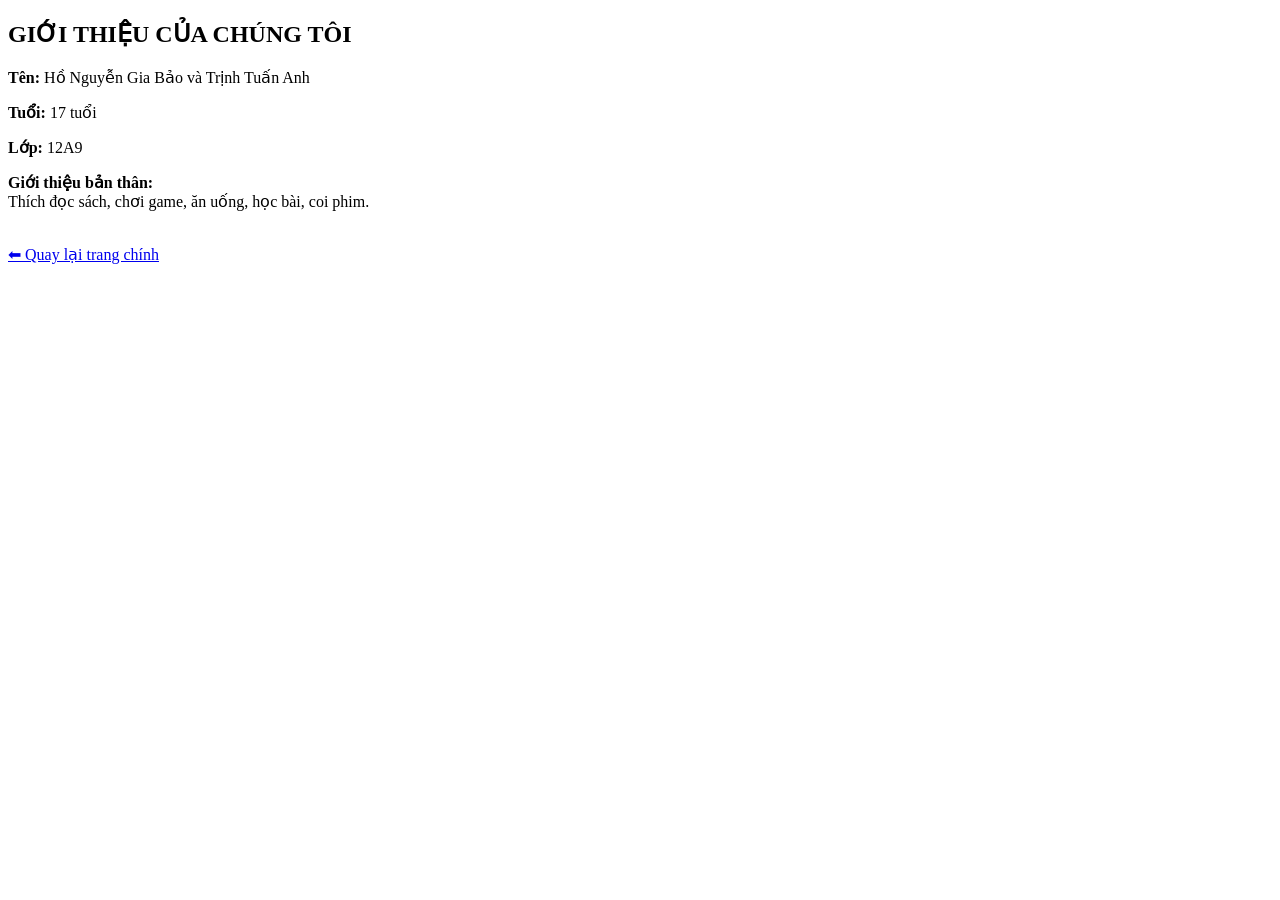
==== gioithieu.html @ 97f6c6eb "Update gioithieu.html" ====
<!DOCTYPE html>
<html lang="vi">
<head>
    <meta charset="UTF-8">
    <title>Giới thiệu</title>
</head>
<body>

    <h2>GIỚI THIỆU CỦA CHÚNG TÔI</h2>

    <p><strong>Tên:</strong> Hồ Nguyễn Gia Bảo và Trịnh Tuấn Anh</p>
    <p><strong>Tuổi:</strong> 17 tuổi</p>
    <p><strong>Lớp:</strong> 12A9</p>

    <p><strong>Giới thiệu bản thân:</strong><br>
        Thích đọc sách, chơi game, ăn uống, học bài, coi phim.
    </p>

    <br>
    <a href="index.html">⬅ Quay lại trang chính</a>

</body>
</html>
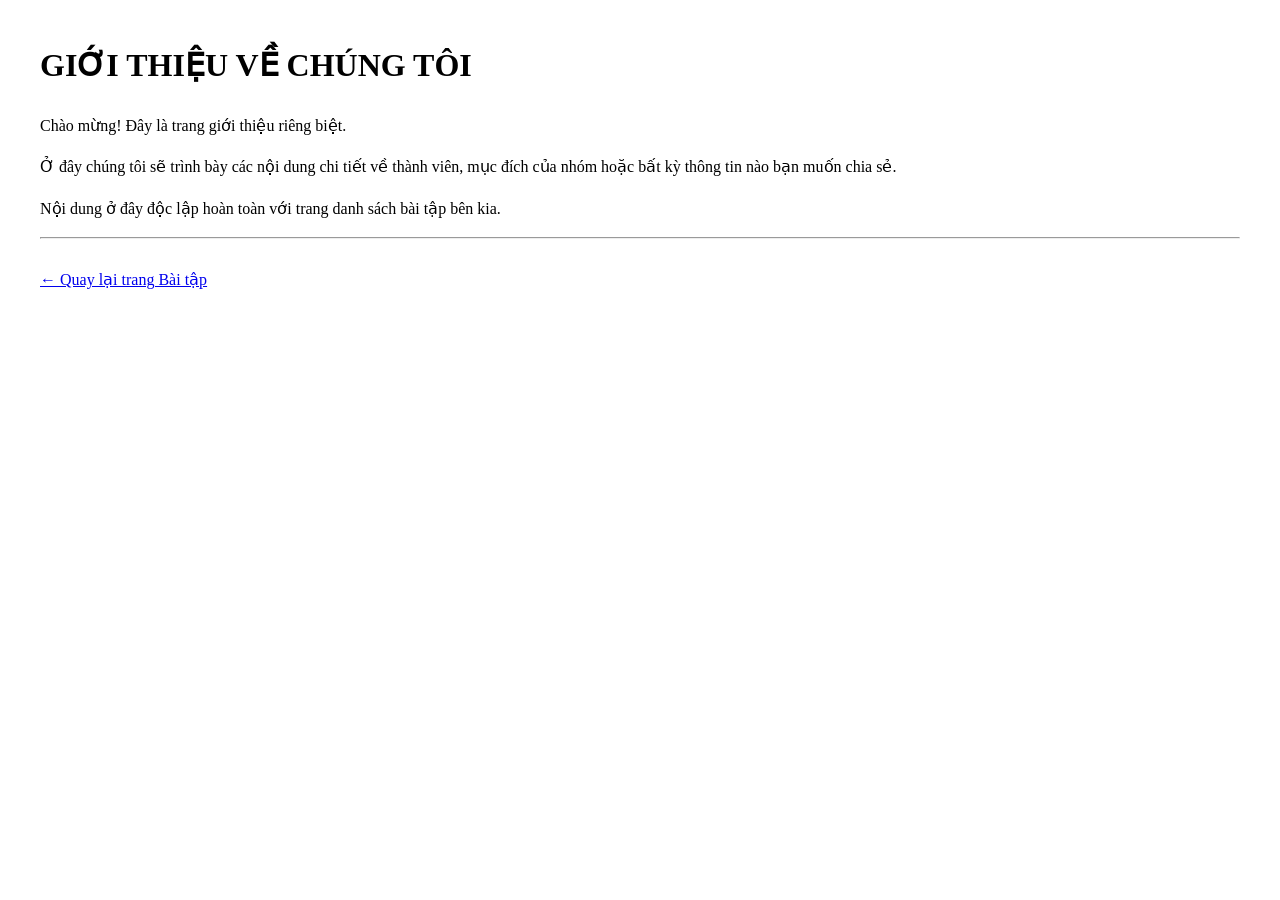
==== commit 5b4a0567: "Update gioithieu.html" ====
--- a/gioithieu.html
+++ b/gioithieu.html
@@ -2,22 +2,36 @@
 <html lang="vi">
 <head>
     <meta charset="UTF-8">
-    <title>Giới thiệu</title>
+    <meta name="viewport" content="width=device-width, initial-scale=1.0">
+    <title>Giới Thiệu</title>
+    <style>
+        /* Giữ nguyên phong cách font chữ cho đồng bộ */
+        body {
+            font-family: "Times New Roman", Times, serif;
+            margin: 40px;
+            line-height: 1.6;
+        }
+        h1 {
+            text-transform: uppercase;
+        }
+        .nut-quay-lai {
+            display: inline-block;
+            margin-top: 20px;
+            color: #0000EE;
+            text-decoration: underline;
+        }
+    </style>
 </head>
 <body>
 
-    <h2>GIỚI THIỆU CỦA CHÚNG TÔI</h2>
+    <h1>Giới thiệu về chúng tôi</h1>
+    
+    <p>Chào mừng! Đây là trang giới thiệu riêng biệt.</p>
+    <p>Ở đây chúng tôi sẽ trình bày các nội dung chi tiết về thành viên, mục đích của nhóm hoặc bất kỳ thông tin nào bạn muốn chia sẻ.</p>
+    <p>Nội dung ở đây độc lập hoàn toàn với trang danh sách bài tập bên kia.</p>
 
-    <p><strong>Tên:</strong> Hồ Nguyễn Gia Bảo và Trịnh Tuấn Anh</p>
-    <p><strong>Tuổi:</strong> 17 tuổi</p>
-    <p><strong>Lớp:</strong> 12A9</p>
-
-    <p><strong>Giới thiệu bản thân:</strong><br>
-        Thích đọc sách, chơi game, ăn uống, học bài, coi phim.
-    </p>
-
-    <br>
-    <a href="index.html">⬅ Quay lại trang chính</a>
+    <hr>
+    <a href="index.html" class="nut-quay-lai">← Quay lại trang Bài tập</a>
 
 </body>
 </html>
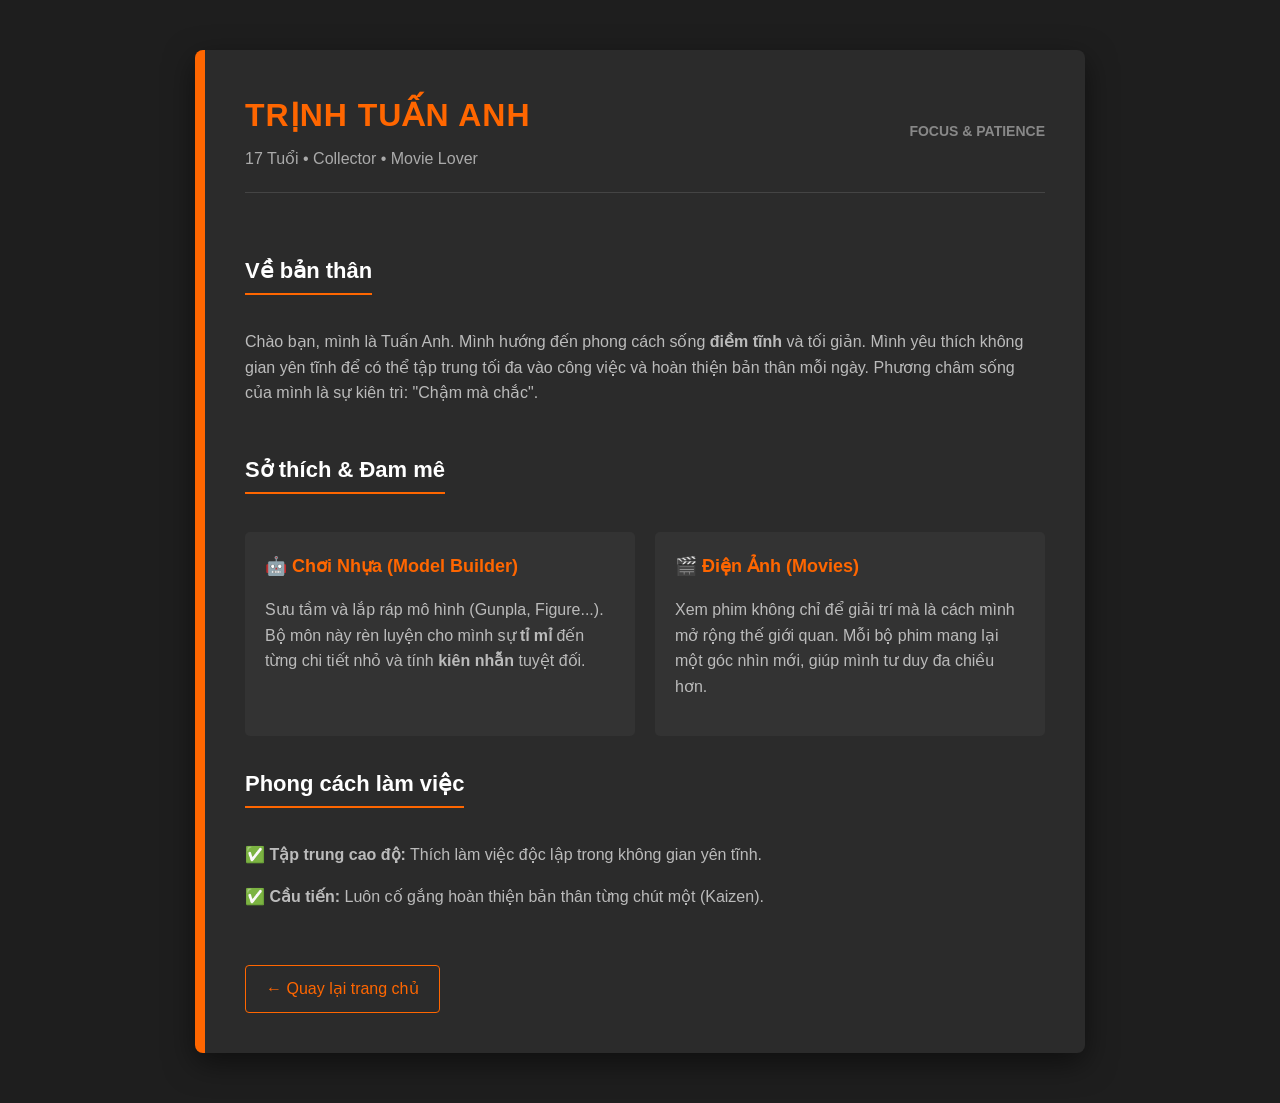
==== commit 057dcc92: "Update gioithieu.html" ====
--- a/gioithieu.html
+++ b/gioithieu.html
@@ -3,35 +3,158 @@
 <head>
     <meta charset="UTF-8">
     <meta name="viewport" content="width=device-width, initial-scale=1.0">
-    <title>Giới Thiệu</title>
+    <title>Portfolio - Tuấn Anh</title>
     <style>
-        /* Giữ nguyên phong cách font chữ cho đồng bộ */
         body {
-            font-family: "Times New Roman", Times, serif;
-            margin: 40px;
+            font-family: 'Segoe UI', Tahoma, Geneva, Verdana, sans-serif;
+            background-color: #1e1e1e; /* Màu xám đen gunmetal */
+            color: #dcdcdc;
+            margin: 0;
+            padding: 0;
             line-height: 1.6;
         }
+        
+        .container {
+            max-width: 800px;
+            margin: 50px auto;
+            background-color: #2b2b2b;
+            padding: 40px;
+            border-radius: 8px;
+            border-left: 10px solid #ff6600; /* Màu cam điểm nhấn */
+            box-shadow: 0 10px 30px rgba(0,0,0,0.5);
+        }
+
+        header {
+            border-bottom: 1px solid #444;
+            padding-bottom: 20px;
+            margin-bottom: 30px;
+            display: flex;
+            justify-content: space-between;
+            align-items: center;
+        }
+
         h1 {
+            color: #ff6600; /* Cam nổi bật */
+            font-size: 32px;
+            margin: 0;
+            text-transform: uppercase;
+            letter-spacing: 1px;
+        }
+
+        .tagline {
+            font-size: 14px;
+            color: #888;
+            font-weight: bold;
             text-transform: uppercase;
         }
-        .nut-quay-lai {
+
+        h2 {
+            color: #fff;
+            font-size: 22px;
+            margin-top: 30px;
             display: inline-block;
+            border-bottom: 2px solid #ff6600;
+            padding-bottom: 5px;
+        }
+
+        p {
+            color: #bbb;
+        }
+
+        /* Card sở thích */
+        .hobby-grid {
+            display: grid;
+            grid-template-columns: 1fr 1fr;
+            gap: 20px;
             margin-top: 20px;
-            color: #0000EE;
-            text-decoration: underline;
+        }
+
+        .hobby-card {
+            background: #333;
+            padding: 20px;
+            border-radius: 5px;
+            transition: 0.3s;
+        }
+
+        .hobby-card:hover {
+            background: #3a3a3a;
+            transform: translateY(-5px);
+            border-bottom: 3px solid #ff6600;
+        }
+
+        .hobby-title {
+            color: #ff6600;
+            font-weight: bold;
+            margin-bottom: 10px;
+            display: block;
+            font-size: 18px;
+        }
+
+        .btn-home {
+            display: inline-block;
+            margin-top: 40px;
+            color: #ff6600;
+            text-decoration: none;
+            border: 1px solid #ff6600;
+            padding: 10px 20px;
+            border-radius: 4px;
+            transition: 0.3s;
+        }
+
+        .btn-home:hover {
+            background-color: #ff6600;
+            color: #fff;
         }
     </style>
 </head>
 <body>
 
-    <h1>Giới thiệu về chúng tôi</h1>
-    
-    <p>Chào mừng! Đây là trang giới thiệu riêng biệt.</p>
-    <p>Ở đây chúng tôi sẽ trình bày các nội dung chi tiết về thành viên, mục đích của nhóm hoặc bất kỳ thông tin nào bạn muốn chia sẻ.</p>
-    <p>Nội dung ở đây độc lập hoàn toàn với trang danh sách bài tập bên kia.</p>
+    <div class="container">
+        <header>
+            <div>
+                <h1>Trịnh Tuấn Anh</h1>
+                <div style="margin-top: 5px; color: #aaa;">17 Tuổi • Collector • Movie Lover</div>
+            </div>
+            <div class="tagline">FOCUS & PATIENCE</div>
+        </header>
 
-    <hr>
-    <a href="index.html" class="nut-quay-lai">← Quay lại trang Bài tập</a>
+        <section>
+            <h2>Về bản thân</h2>
+            <p>
+                Chào bạn, mình là Tuấn Anh. Mình hướng đến phong cách sống <strong>điềm tĩnh</strong> và tối giản. 
+                Mình yêu thích không gian yên tĩnh để có thể tập trung tối đa vào công việc và hoàn thiện bản thân mỗi ngày. 
+                Phương châm sống của mình là sự kiên trì: "Chậm mà chắc".
+            </p>
+        </section>
+
+        <section>
+            <h2>Sở thích & Đam mê</h2>
+            <div class="hobby-grid">
+                <div class="hobby-card">
+                    <span class="hobby-title">🤖 Chơi Nhựa (Model Builder)</span>
+                    <p>
+                        Sưu tầm và lắp ráp mô hình (Gunpla, Figure...). 
+                        Bộ môn này rèn luyện cho mình sự <strong>tỉ mỉ</strong> đến từng chi tiết nhỏ và tính <strong>kiên nhẫn</strong> tuyệt đối.
+                    </p>
+                </div>
+                <div class="hobby-card">
+                    <span class="hobby-title">🎬 Điện Ảnh (Movies)</span>
+                    <p>
+                        Xem phim không chỉ để giải trí mà là cách mình mở rộng thế giới quan. 
+                        Mỗi bộ phim mang lại một góc nhìn mới, giúp mình tư duy đa chiều hơn.
+                    </p>
+                </div>
+            </div>
+        </section>
+
+        <section>
+            <h2>Phong cách làm việc</h2>
+            <p>✅ <strong>Tập trung cao độ:</strong> Thích làm việc độc lập trong không gian yên tĩnh.</p>
+            <p>✅ <strong>Cầu tiến:</strong> Luôn cố gắng hoàn thiện bản thân từng chút một (Kaizen).</p>
+        </section>
+
+        <a href="index.html" class="btn-home">← Quay lại trang chủ</a>
+    </div>
 
 </body>
 </html>
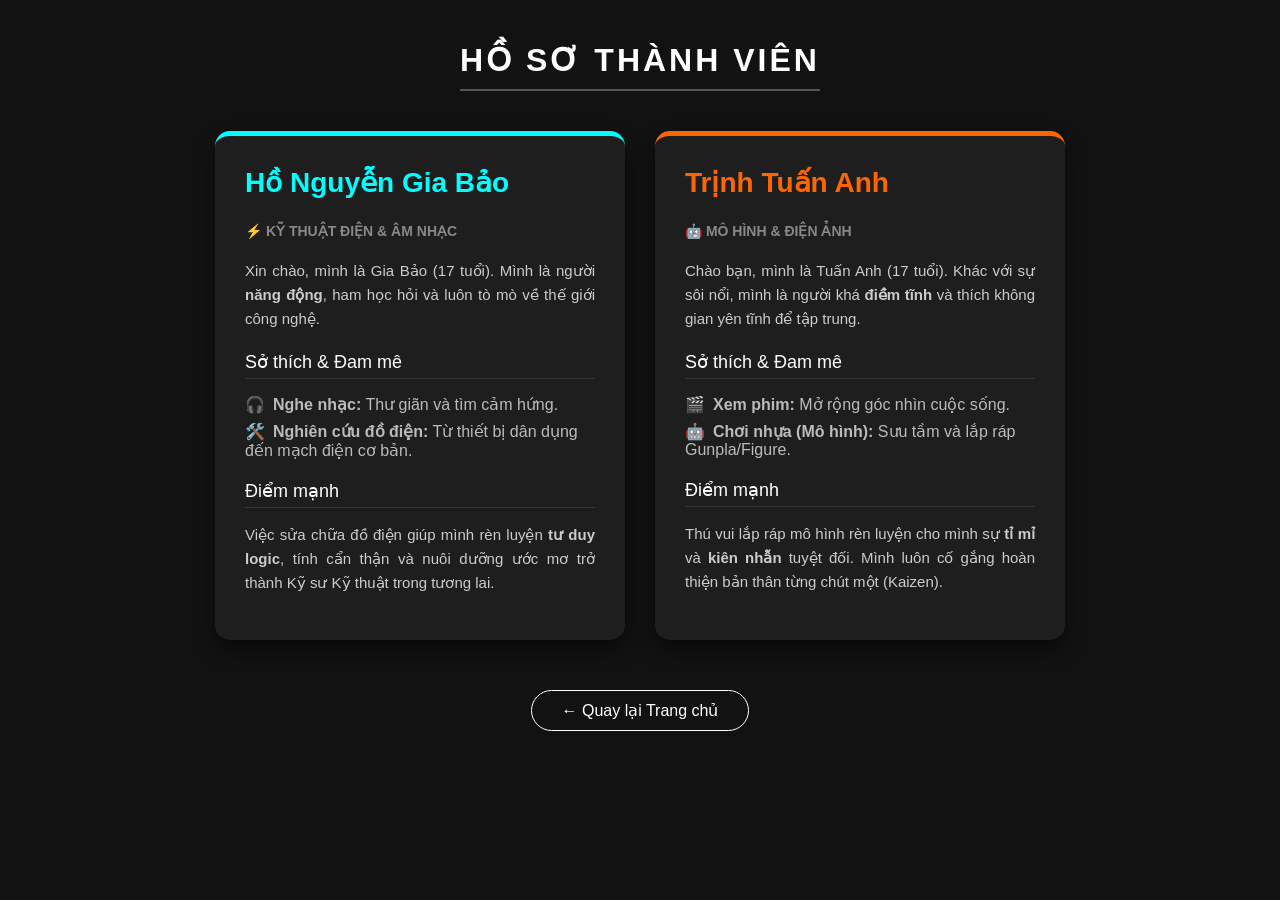
==== commit 59de45ea: "Update gioithieu.html" ====
--- a/gioithieu.html
+++ b/gioithieu.html
@@ -3,158 +3,150 @@
 <head>
     <meta charset="UTF-8">
     <meta name="viewport" content="width=device-width, initial-scale=1.0">
-    <title>Portfolio - Tuấn Anh</title>
+    <title>Team Profile</title>
     <style>
         body {
             font-family: 'Segoe UI', Tahoma, Geneva, Verdana, sans-serif;
-            background-color: #1e1e1e; /* Màu xám đen gunmetal */
-            color: #dcdcdc;
+            background-color: #121212;
+            color: #e0e0e0;
             margin: 0;
-            padding: 0;
-            line-height: 1.6;
-        }
-        
-        .container {
-            max-width: 800px;
-            margin: 50px auto;
-            background-color: #2b2b2b;
-            padding: 40px;
-            border-radius: 8px;
-            border-left: 10px solid #ff6600; /* Màu cam điểm nhấn */
-            box-shadow: 0 10px 30px rgba(0,0,0,0.5);
-        }
-
-        header {
-            border-bottom: 1px solid #444;
-            padding-bottom: 20px;
-            margin-bottom: 30px;
+            padding: 20px;
             display: flex;
-            justify-content: space-between;
+            flex-direction: column;
             align-items: center;
         }
 
         h1 {
-            color: #ff6600; /* Cam nổi bật */
-            font-size: 32px;
-            margin: 0;
             text-transform: uppercase;
-            letter-spacing: 1px;
+            letter-spacing: 3px;
+            color: #fff;
+            margin-bottom: 40px;
+            border-bottom: 2px solid #555;
+            padding-bottom: 10px;
         }
 
-        .tagline {
-            font-size: 14px;
-            color: #888;
-            font-weight: bold;
-            text-transform: uppercase;
+        /* Container chứa 2 thẻ thành viên */
+        .team-container {
+            display: flex;
+            flex-wrap: wrap; /* Tự xuống dòng nếu màn hình nhỏ */
+            gap: 30px;
+            justify-content: center;
+            max-width: 1000px;
         }
 
-        h2 {
+        /* Thiết kế thẻ bài chung */
+        .member-card {
+            background: #1e1e1e;
+            width: 350px;
+            padding: 30px;
+            border-radius: 15px;
+            box-shadow: 0 10px 20px rgba(0,0,0,0.5);
+            transition: 0.3s;
+            position: relative;
+            overflow: hidden;
+        }
+
+        .member-card:hover {
+            transform: translateY(-10px);
+        }
+
+        /* --- TÙY BIẾN CHO GIA BẢO (Xanh - Điện) --- */
+        .card-bao {
+            border-top: 5px solid #00FFFF; /* Màu xanh Cyan */
+        }
+        .card-bao h2 { color: #00FFFF; }
+        .card-bao .icon { color: #00FFFF; }
+
+        /* --- TÙY BIẾN CHO TUẤN ANH (Cam - Nhựa) --- */
+        .card-tuananh {
+            border-top: 5px solid #FF6600; /* Màu Cam */
+        }
+        .card-tuananh h2 { color: #FF6600; }
+        .card-tuananh .icon { color: #FF6600; }
+
+        /* Nội dung bên trong */
+        h2 { margin-top: 0; font-size: 28px; }
+        .role { font-size: 14px; color: #888; text-transform: uppercase; margin-bottom: 20px; font-weight: bold;}
+        
+        .section-title {
+            font-size: 18px;
             color: #fff;
-            font-size: 22px;
-            margin-top: 30px;
-            display: inline-block;
-            border-bottom: 2px solid #ff6600;
+            margin-top: 20px;
+            margin-bottom: 10px;
+            border-bottom: 1px solid #333;
             padding-bottom: 5px;
         }
 
-        p {
-            color: #bbb;
-        }
+        p { color: #ccc; font-size: 15px; line-height: 1.6; text-align: justify; }
 
-        /* Card sở thích */
-        .hobby-grid {
-            display: grid;
-            grid-template-columns: 1fr 1fr;
-            gap: 20px;
-            margin-top: 20px;
-        }
+        ul { list-style: none; padding: 0; }
+        li { margin-bottom: 8px; color: #bbb; }
+        
+        /* Icon trang trí */
+        .icon-symbol { margin-right: 8px; }
 
-        .hobby-card {
-            background: #333;
-            padding: 20px;
-            border-radius: 5px;
+        .btn-back {
+            margin-top: 50px;
+            color: #fff;
+            text-decoration: none;
+            border: 1px solid #fff;
+            padding: 10px 30px;
+            border-radius: 30px;
             transition: 0.3s;
         }
+        .btn-back:hover { background: #fff; color: #000; }
 
-        .hobby-card:hover {
-            background: #3a3a3a;
-            transform: translateY(-5px);
-            border-bottom: 3px solid #ff6600;
-        }
-
-        .hobby-title {
-            color: #ff6600;
-            font-weight: bold;
-            margin-bottom: 10px;
-            display: block;
-            font-size: 18px;
-        }
-
-        .btn-home {
-            display: inline-block;
-            margin-top: 40px;
-            color: #ff6600;
-            text-decoration: none;
-            border: 1px solid #ff6600;
-            padding: 10px 20px;
-            border-radius: 4px;
-            transition: 0.3s;
-        }
-
-        .btn-home:hover {
-            background-color: #ff6600;
-            color: #fff;
-        }
     </style>
 </head>
 <body>
 
-    <div class="container">
-        <header>
-            <div>
-                <h1>Trịnh Tuấn Anh</h1>
-                <div style="margin-top: 5px; color: #aaa;">17 Tuổi • Collector • Movie Lover</div>
-            </div>
-            <div class="tagline">FOCUS & PATIENCE</div>
-        </header>
+    <h1>Hồ Sơ Thành Viên</h1>
 
-        <section>
-            <h2>Về bản thân</h2>
+    <div class="team-container">
+        
+        <div class="member-card card-bao">
+            <h2>Hồ Nguyễn Gia Bảo</h2>
+            <div class="role">⚡ Kỹ Thuật Điện & Âm Nhạc</div>
+            
             <p>
-                Chào bạn, mình là Tuấn Anh. Mình hướng đến phong cách sống <strong>điềm tĩnh</strong> và tối giản. 
-                Mình yêu thích không gian yên tĩnh để có thể tập trung tối đa vào công việc và hoàn thiện bản thân mỗi ngày. 
-                Phương châm sống của mình là sự kiên trì: "Chậm mà chắc".
+                Xin chào, mình là Gia Bảo (17 tuổi). Mình là người <strong>năng động</strong>, ham học hỏi và luôn tò mò về thế giới công nghệ.
             </p>
-        </section>
 
-        <section>
-            <h2>Sở thích & Đam mê</h2>
-            <div class="hobby-grid">
-                <div class="hobby-card">
-                    <span class="hobby-title">🤖 Chơi Nhựa (Model Builder)</span>
-                    <p>
-                        Sưu tầm và lắp ráp mô hình (Gunpla, Figure...). 
-                        Bộ môn này rèn luyện cho mình sự <strong>tỉ mỉ</strong> đến từng chi tiết nhỏ và tính <strong>kiên nhẫn</strong> tuyệt đối.
-                    </p>
-                </div>
-                <div class="hobby-card">
-                    <span class="hobby-title">🎬 Điện Ảnh (Movies)</span>
-                    <p>
-                        Xem phim không chỉ để giải trí mà là cách mình mở rộng thế giới quan. 
-                        Mỗi bộ phim mang lại một góc nhìn mới, giúp mình tư duy đa chiều hơn.
-                    </p>
-                </div>
-            </div>
-        </section>
+            <div class="section-title">Sở thích & Đam mê</div>
+            <ul>
+                <li><span class="icon-symbol">🎧</span><strong>Nghe nhạc:</strong> Thư giãn và tìm cảm hứng.</li>
+                <li><span class="icon-symbol">🛠️</span><strong>Nghiên cứu đồ điện:</strong> Từ thiết bị dân dụng đến mạch điện cơ bản.</li>
+            </ul>
 
-        <section>
-            <h2>Phong cách làm việc</h2>
-            <p>✅ <strong>Tập trung cao độ:</strong> Thích làm việc độc lập trong không gian yên tĩnh.</p>
-            <p>✅ <strong>Cầu tiến:</strong> Luôn cố gắng hoàn thiện bản thân từng chút một (Kaizen).</p>
-        </section>
+            <div class="section-title">Điểm mạnh</div>
+            <p>
+                Việc sửa chữa đồ điện giúp mình rèn luyện <strong>tư duy logic</strong>, tính cẩn thận và nuôi dưỡng ước mơ trở thành Kỹ sư Kỹ thuật trong tương lai.
+            </p>
+        </div>
 
-        <a href="index.html" class="btn-home">← Quay lại trang chủ</a>
+        <div class="member-card card-tuananh">
+            <h2>Trịnh Tuấn Anh</h2>
+            <div class="role">🤖 Mô Hình & Điện Ảnh</div>
+
+            <p>
+                Chào bạn, mình là Tuấn Anh (17 tuổi). Khác với sự sôi nổi, mình là người khá <strong>điềm tĩnh</strong> và thích không gian yên tĩnh để tập trung.
+            </p>
+
+            <div class="section-title">Sở thích & Đam mê</div>
+            <ul>
+                <li><span class="icon-symbol">🎬</span><strong>Xem phim:</strong> Mở rộng góc nhìn cuộc sống.</li>
+                <li><span class="icon-symbol">🤖</span><strong>Chơi nhựa (Mô hình):</strong> Sưu tầm và lắp ráp Gunpla/Figure.</li>
+            </ul>
+
+            <div class="section-title">Điểm mạnh</div>
+            <p>
+                Thú vui lắp ráp mô hình rèn luyện cho mình sự <strong>tỉ mỉ</strong> và <strong>kiên nhẫn</strong> tuyệt đối. Mình luôn cố gắng hoàn thiện bản thân từng chút một (Kaizen).
+            </p>
+        </div>
+
     </div>
+
+    <a href="index.html" class="btn-back">← Quay lại Trang chủ</a>
 
 </body>
 </html>
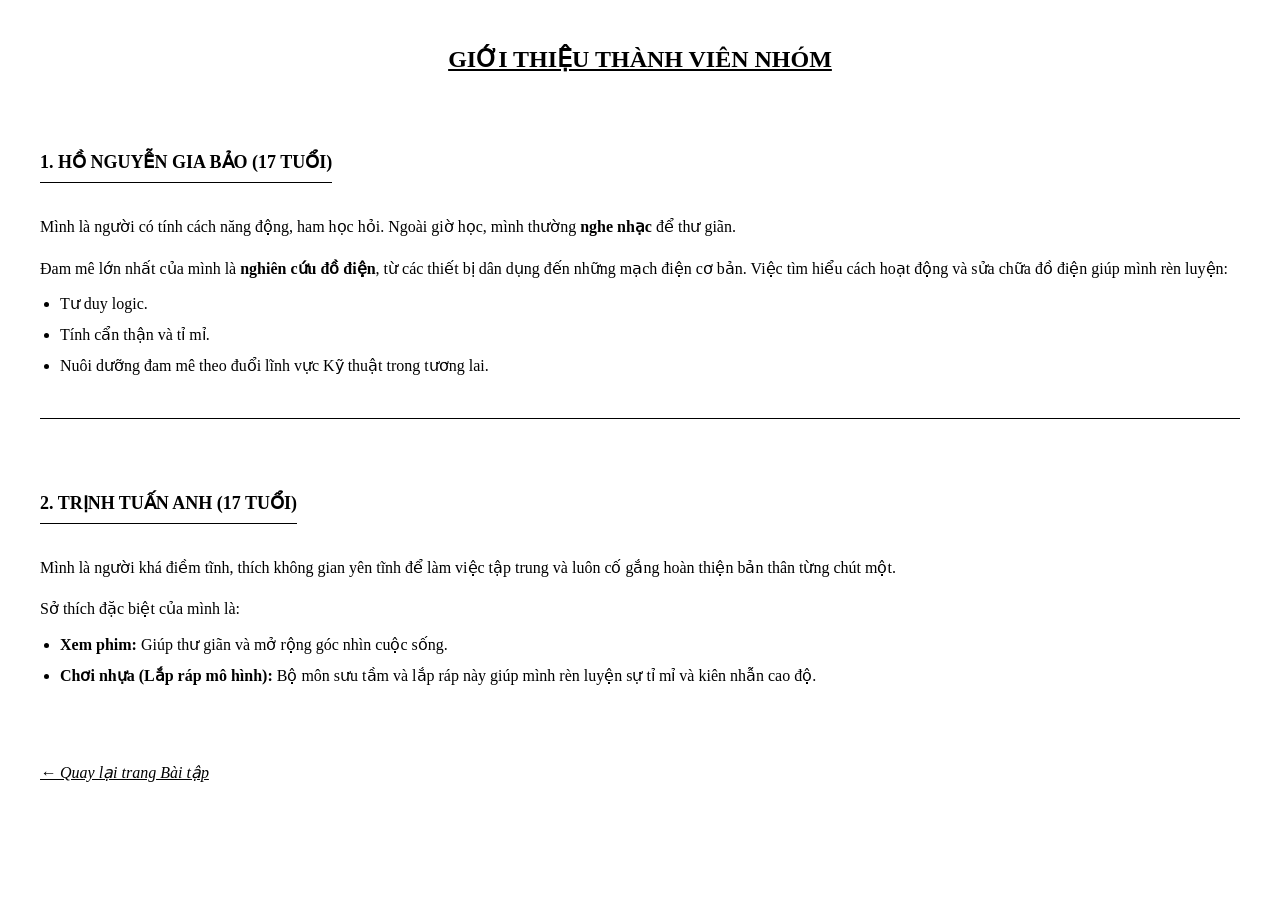
==== commit a02bacb3: "Update gioithieu.html" ====
--- a/gioithieu.html
+++ b/gioithieu.html
@@ -3,150 +3,108 @@
 <head>
     <meta charset="UTF-8">
     <meta name="viewport" content="width=device-width, initial-scale=1.0">
-    <title>Team Profile</title>
+    <title>Giới Thiệu Thành Viên</title>
     <style>
+        /* Cấu hình chung: Font chữ có chân, màu đen */
         body {
-            font-family: 'Segoe UI', Tahoma, Geneva, Verdana, sans-serif;
-            background-color: #121212;
-            color: #e0e0e0;
-            margin: 0;
-            padding: 20px;
-            display: flex;
-            flex-direction: column;
-            align-items: center;
+            font-family: "Times New Roman", Times, serif;
+            margin: 40px; /* Căn lề rộng rãi như trang giấy A4 */
+            line-height: 1.6;
+            color: black;
+            background-color: white;
         }
 
         h1 {
+            text-align: center;
             text-transform: uppercase;
-            letter-spacing: 3px;
-            color: #fff;
+            font-size: 24px;
             margin-bottom: 40px;
-            border-bottom: 2px solid #555;
-            padding-bottom: 10px;
+            text-decoration: underline; /* Gạch chân tiêu đề lớn */
         }
 
-        /* Container chứa 2 thẻ thành viên */
-        .team-container {
-            display: flex;
-            flex-wrap: wrap; /* Tự xuống dòng nếu màn hình nhỏ */
-            gap: 30px;
-            justify-content: center;
-            max-width: 1000px;
+        h2 {
+            font-size: 18px;
+            text-transform: uppercase;
+            margin-top: 30px;
+            border-bottom: 1px solid black; /* Đường kẻ đen mảnh dưới tên */
+            padding-bottom: 5px;
+            display: inline-block; /* Kẻ đường gạch chân vừa bằng độ dài tên */
         }
 
-        /* Thiết kế thẻ bài chung */
-        .member-card {
-            background: #1e1e1e;
-            width: 350px;
-            padding: 30px;
-            border-radius: 15px;
-            box-shadow: 0 10px 20px rgba(0,0,0,0.5);
-            transition: 0.3s;
-            position: relative;
-            overflow: hidden;
+        p {
+            text-align: justify; /* Căn đều 2 bên lề văn bản */
+            margin-bottom: 10px;
         }
 
-        .member-card:hover {
-            transform: translateY(-10px);
+        /* Phần in đậm các từ khóa quan trọng */
+        strong {
+            font-weight: bold;
         }
 
-        /* --- TÙY BIẾN CHO GIA BẢO (Xanh - Điện) --- */
-        .card-bao {
-            border-top: 5px solid #00FFFF; /* Màu xanh Cyan */
-        }
-        .card-bao h2 { color: #00FFFF; }
-        .card-bao .icon { color: #00FFFF; }
-
-        /* --- TÙY BIẾN CHO TUẤN ANH (Cam - Nhựa) --- */
-        .card-tuananh {
-            border-top: 5px solid #FF6600; /* Màu Cam */
-        }
-        .card-tuananh h2 { color: #FF6600; }
-        .card-tuananh .icon { color: #FF6600; }
-
-        /* Nội dung bên trong */
-        h2 { margin-top: 0; font-size: 28px; }
-        .role { font-size: 14px; color: #888; text-transform: uppercase; margin-bottom: 20px; font-weight: bold;}
-        
-        .section-title {
-            font-size: 18px;
-            color: #fff;
-            margin-top: 20px;
-            margin-bottom: 10px;
-            border-bottom: 1px solid #333;
-            padding-bottom: 5px;
+        /* Đường kẻ ngang phân cách 2 người */
+        hr {
+            border: 0;
+            border-top: 1px solid black;
+            margin: 40px 0;
         }
 
-        p { color: #ccc; font-size: 15px; line-height: 1.6; text-align: justify; }
+        /* Nút quay lại đơn giản */
+        .nut-quay-lai {
+            display: inline-block;
+            margin-top: 30px;
+            color: black;
+            font-style: italic;
+            text-decoration: underline;
+        }
 
-        ul { list-style: none; padding: 0; }
-        li { margin-bottom: 8px; color: #bbb; }
-        
-        /* Icon trang trí */
-        .icon-symbol { margin-right: 8px; }
-
-        .btn-back {
-            margin-top: 50px;
-            color: #fff;
-            text-decoration: none;
-            border: 1px solid #fff;
-            padding: 10px 30px;
-            border-radius: 30px;
-            transition: 0.3s;
+        /* Danh sách gạch đầu dòng */
+        ul {
+            margin-top: 5px;
+            padding-left: 20px;
         }
-        .btn-back:hover { background: #fff; color: #000; }
-
+        li {
+            margin-bottom: 5px;
+        }
     </style>
 </head>
 <body>
 
-    <h1>Hồ Sơ Thành Viên</h1>
+    <h1>Giới Thiệu Thành Viên Nhóm</h1>
 
-    <div class="team-container">
-        
-        <div class="member-card card-bao">
-            <h2>Hồ Nguyễn Gia Bảo</h2>
-            <div class="role">⚡ Kỹ Thuật Điện & Âm Nhạc</div>
-            
-            <p>
-                Xin chào, mình là Gia Bảo (17 tuổi). Mình là người <strong>năng động</strong>, ham học hỏi và luôn tò mò về thế giới công nghệ.
-            </p>
+    <section>
+        <h2>1. Hồ Nguyễn Gia Bảo (17 tuổi)</h2>
+        <p>
+            Mình là người có tính cách năng động, ham học hỏi. Ngoài giờ học, mình thường <strong>nghe nhạc</strong> để thư giãn.
+        </p>
+        <p>
+            Đam mê lớn nhất của mình là <strong>nghiên cứu đồ điện</strong>, từ các thiết bị dân dụng đến những mạch điện cơ bản. 
+            Việc tìm hiểu cách hoạt động và sửa chữa đồ điện giúp mình rèn luyện:
+        </p>
+        <ul>
+            <li>Tư duy logic.</li>
+            <li>Tính cẩn thận và tỉ mỉ.</li>
+            <li>Nuôi dưỡng đam mê theo đuổi lĩnh vực Kỹ thuật trong tương lai.</li>
+        </ul>
+    </section>
 
-            <div class="section-title">Sở thích & Đam mê</div>
-            <ul>
-                <li><span class="icon-symbol">🎧</span><strong>Nghe nhạc:</strong> Thư giãn và tìm cảm hứng.</li>
-                <li><span class="icon-symbol">🛠️</span><strong>Nghiên cứu đồ điện:</strong> Từ thiết bị dân dụng đến mạch điện cơ bản.</li>
-            </ul>
+    <hr>
 
-            <div class="section-title">Điểm mạnh</div>
-            <p>
-                Việc sửa chữa đồ điện giúp mình rèn luyện <strong>tư duy logic</strong>, tính cẩn thận và nuôi dưỡng ước mơ trở thành Kỹ sư Kỹ thuật trong tương lai.
-            </p>
-        </div>
+    <section>
+        <h2>2. Trịnh Tuấn Anh (17 tuổi)</h2>
+        <p>
+            Mình là người khá điềm tĩnh, thích không gian yên tĩnh để làm việc tập trung và luôn cố gắng hoàn thiện bản thân từng chút một.
+        </p>
+        <p>
+            Sở thích đặc biệt của mình là:
+        </p>
+        <ul>
+            <li><strong>Xem phim:</strong> Giúp thư giãn và mở rộng góc nhìn cuộc sống.</li>
+            <li><strong>Chơi nhựa (Lắp ráp mô hình):</strong> Bộ môn sưu tầm và lắp ráp này giúp mình rèn luyện sự tỉ mỉ và kiên nhẫn cao độ.</li>
+        </ul>
+    </section>
 
-        <div class="member-card card-tuananh">
-            <h2>Trịnh Tuấn Anh</h2>
-            <div class="role">🤖 Mô Hình & Điện Ảnh</div>
-
-            <p>
-                Chào bạn, mình là Tuấn Anh (17 tuổi). Khác với sự sôi nổi, mình là người khá <strong>điềm tĩnh</strong> và thích không gian yên tĩnh để tập trung.
-            </p>
-
-            <div class="section-title">Sở thích & Đam mê</div>
-            <ul>
-                <li><span class="icon-symbol">🎬</span><strong>Xem phim:</strong> Mở rộng góc nhìn cuộc sống.</li>
-                <li><span class="icon-symbol">🤖</span><strong>Chơi nhựa (Mô hình):</strong> Sưu tầm và lắp ráp Gunpla/Figure.</li>
-            </ul>
-
-            <div class="section-title">Điểm mạnh</div>
-            <p>
-                Thú vui lắp ráp mô hình rèn luyện cho mình sự <strong>tỉ mỉ</strong> và <strong>kiên nhẫn</strong> tuyệt đối. Mình luôn cố gắng hoàn thiện bản thân từng chút một (Kaizen).
-            </p>
-        </div>
-
-    </div>
-
-    <a href="index.html" class="btn-back">← Quay lại Trang chủ</a>
+    <br>
+    <a href="index.html" class="nut-quay-lai">← Quay lại trang Bài tập</a>
 
 </body>
 </html>
